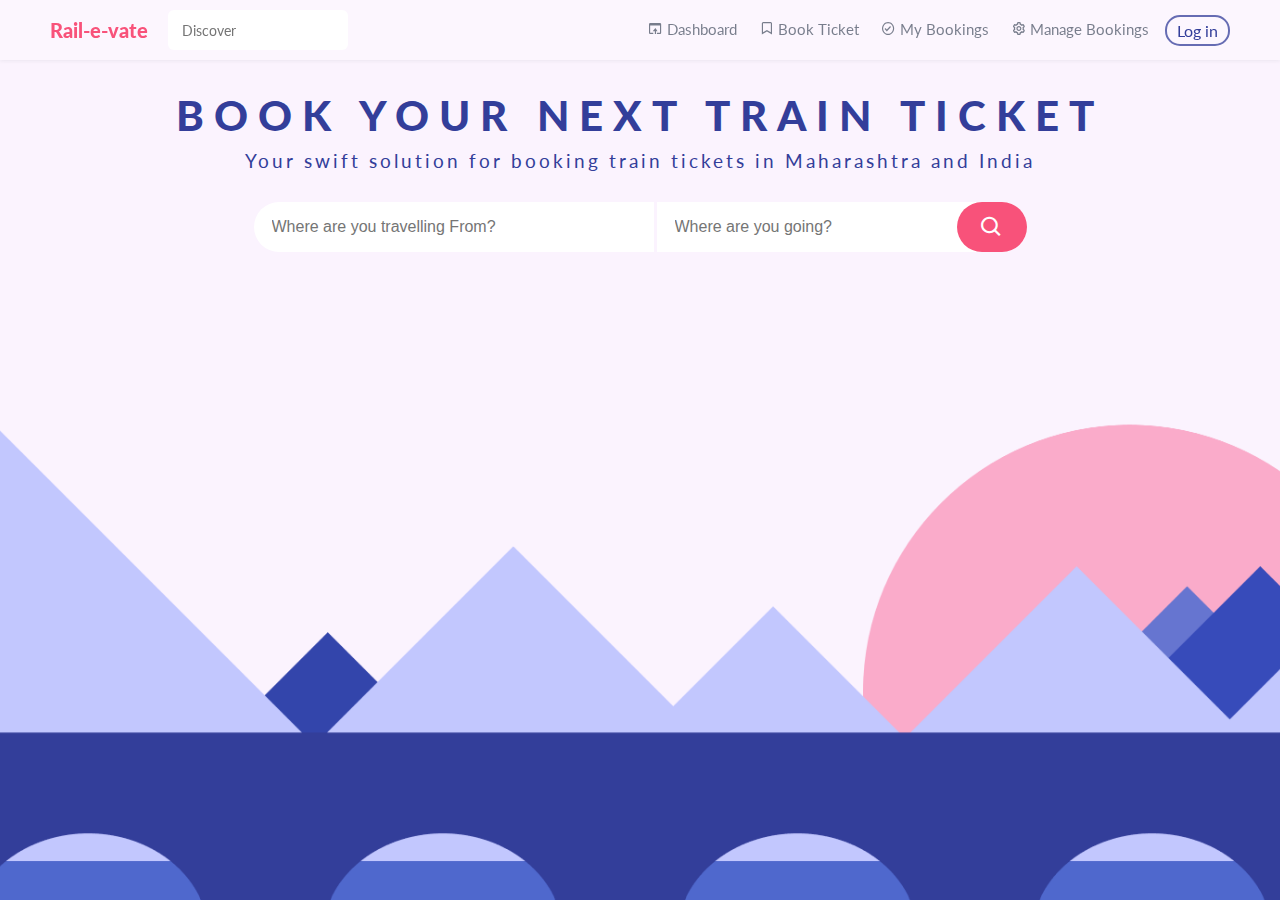
==== index.html @ 2b55c876 "Add files via upload" ====
<!DOCTYPE html>
<html lang="en">

<head>
    <meta charset="UTF-8">
    <meta name="viewport" content="width=device-width, initial-scale=1.0">
    <title>Rail-e-vate</title>
    <link rel="preconnect" href="https://fonts.googleapis.com">
    <link rel="preconnect" href="https://fonts.gstatic.com" crossorigin>
    <link
        href="https://fonts.googleapis.com/css2?family=Lato:ital,wght@0,100;0,300;0,400;0,700;0,900;1,100;1,300;1,400;1,700;1,900&display=swap"
        rel="stylesheet">
    <link rel="stylesheet"
        href="https://fonts.googleapis.com/css2?family=Material+Symbols+Outlined:opsz,wght,FILL,GRAD@24,400,0,0" />
    <link rel="stylesheet" href="./Style.css">
    <link href='https://unpkg.com/boxicons@2.1.4/css/boxicons.min.css' rel='stylesheet'>
</head>

<body>
    <header class="header">
        <div class="header-content">
            <div class="logo-content">
                <a href="" class="logo">Rail-e-vate</a>
                <div class="search">

                    <input type="text" class="search-input" placeholder="Discover">
                </div>
            </div>

            <div class="menu" id="menu" onclick="togglemenu()"><i class='bx bx-menu'></i></div>

            <nav class="nav" id="nav">
                <ul class="nav-list" id="nav-list">
                    <li class="nav-item"><a href="./DashBoard" class="nav-link">
                            <i class='bx bx-window-open'></i> Dashboard</a></li>

                    <li class="nav-item"><a href="./bookTicket.html" class="nav-link">
                            <i class='bx bx-bookmark'></i> Book Ticket</a></li>
                    <li class="nav-item"><a href="./checkBookings.html" class="nav-link">
                            <i class='bx bx-check-circle'></i> My Bookings</a></li>
                    <li class="nav-item"><a href="./manageBookings.html" class="nav-link">
                            <i class='bx bx-cog'></i> Manage Bookings</a></li>
                </ul>
                <div class="login">Log in</div>
            </nav>


        </div>
    </header>
    <main>
        <div class="hero-title">
            <h1>BOOK YOUR NEXT TRAIN TICKET</h1>
            <h3>Your swift solution for booking train tickets in Maharashtra and India</h3>
        </div>


        <div class="station-search">
            <input type="text" class="source-input" placeholder="Where are you travelling From?">
            <div>
                <input type="text" class="destination-input" placeholder="Where are you going?">
                <button type="button" class="search-station"><i class='bx bx-search'></i></button>
            </div>
        </div>

    </main>

    <div id="loginModal" class="modal">
        <div class="modal-content">
            <div class="signin-Menu">
                <span class="close" onclick="closeModal()">&times;</span>
                <h2>Sign in</h2>

                <input type="text" placeholder="Username" class="login-input">
                <input type="password" placeholder="Password" class="login-input">
                <button type="button" class="login-button">Log In</button>
            </div>

            <div class="signin-Title">Welcome to login</div>
        </div>
    </div>


    <script src="script.js"></script>
</body>

</html>
---- Style.css ----
* {
    margin: 0;
    padding: 0;
    box-sizing: border-box;
}

body {
    background-color: #F0F1F8;
    font-family: "lato", sans-serif;
    min-height: 500px;
    padding-top: 60px;
    background-image: url('bg1.png');
    background-size: cover;
    background-repeat: no-repeat;
    background-attachment: fixed;
    background-position: center;
}

.header {
    background-color: rgba(255, 255, 255, 0.289);
    position: fixed;
    width: 100%;
    top: 0;
    box-shadow: 0px 1px 4px rgba(4, 38, 51, 0.066);
}

.header-content {
    display: flex;
    align-items: center;
    justify-content: space-between;
    min-height: 60px;
    max-width: 1200px;
    padding: 0 10px;
    margin: 0 auto;
}

.logo-content {
    display: flex;
    column-gap: 20px;
    align-items: center;
}

.logo {
    font-size: 20px;
    font-weight: 900;
    color: #F8527A;
    text-decoration: none;
}

.search {
    --padding: 14px;
    display: flex;
    align-items: center;
    padding: var(--padding);
    border-radius: 6px;
    background-color: rgb(255, 255, 255);
    width: 180px;
    height: 40px;
}

.search-input {
    font-size: 14px;
    font-family: 'lato', sans-serif;
    color: #333333;
    outline: none;
    border: none;
    width: 75%;
    background-color: transparent;
}


.nav {
    display: flex;
    column-gap: 10px;
    align-items: center;
}

.nav-list {
    display: flex;
    column-gap: 10px;
    list-style: none;
}

.nav-item {
    padding: 5px 6px 8px 6px;
    border-radius: 7px;
    transition: all 0.4s;
    text-decoration-color: rgba(3, 18, 40, 0.204);

}

.nav-link {
    color: rgba(3, 18, 40, 0.532);
    text-decoration: none;
    font-size: 15px;
}


.nav-link:hover,
.nav-link:focus {
    text-decoration: underline;
    text-decoration-thickness: 3px;
    text-underline-offset: 5px;
    text-decoration-color: rgba(3, 18, 40, 0.204);

}

nav>.login {
    text-align: center;

    border: 2px solid rgba(51, 61, 154, 0.75);
    color: rgb(51, 62, 154);

    padding: 4px 10PX;
    border-radius: 15px;
    transition: all 0.2s;

}

.login:hover,
.login:focus {
    color: #F0F1F8;
    border: 2px solid rgba(51, 61, 154, 0.5);
    background-color: rgb(51, 62, 154);
}

.menu {
    display: none;
}

main {

    display: flex;
    flex-direction: column;
    justify-content: center;
    margin: 0;
    padding-top: 30px;
    gap: 30px;
}

.hero-title {
    display: flex;
    flex-direction: column;
    text-align: center;
    color: #333E9A;
    gap: 10px;
}

.hero-title h1 {
    font-size: clamp(1.5rem, 2vw + 1rem, 3rem);
    letter-spacing: 10px;
    font-weight: 1000;
}

.hero-title h3 {
    letter-spacing: 3px;
    font-weight: 400;
}

.station-search {
    display: flex;
    align-self: center;
    gap: 3px;
}

.station-search input {
    outline: none;
    border: none;
    background-color: #fff;
    border: none;
    height: 50px;
    padding: 18px;
    font-size: 1rem;
}

.source-input {
    border-radius: 25px 0px 0px 25px;
    width: 400px;
}

.destination-input {
    width: 300px;
}

.station-search>div {
    background-color: white;
    border-radius: 25px;
    display: flex;
}


.search-station {
    height: 50px;
    display: flex;
    color: white;
    background-color: #F8527A;
    border: none;
    outline: none;
    font-size: 25px;
    align-items: center;
    justify-content: center;
    border-radius: 25px;
    width: 70px;
}



/* Modal styles */
.modal {
    display: none;
    align-items: center;
    justify-content: center;
    position: fixed;
    z-index: 1;
    left: 0;
    top: 0;
    width: 100%;
    height: 100%;
    background-color: #FBF3FE;
}

.modal-content {
    display: flex;
    align-content: center;
    gap: 0px;
    flex-direction: row;

}

.signin-Menu {
    background-color: #fff;
    border-radius: 5px;
    width: 300px;
    text-align: center;
}

.close {
    color: #aaa;
    float: right;
    font-size: 28px;
    font-weight: bold;
    cursor: pointer;
}

.close:hover {
    color: #000;
}

.login-input {
    width: 90%;
    padding: 10px;
    margin: 10px 0;
    border-radius: 4px;
    border: 1px solid #ccc;
}

.login-button {
    width: 100%;
    padding: 10px;
    background-color: #333;
    color: white;
    border: none;
    border-radius: 4px;
    cursor: pointer;
}

.login-button:hover {
    background-color: #555;
}

.signin-Title {
    background-image: url('login.png');
    background-color: #fff;
    width: 50%;
    background-size: cover;
    background-repeat: no-repeat;


}




@media (max-width: 815px) {
    .header-content {
        flex-direction: column;
        padding: 25px 0;
        row-gap: 18px;
    }

    .nav-link {
        column-gap: 20px;
    }

    .menu {
        display: none;
    }
}

@media (max-width:530px) {
    #nav {
        display: none;
        position: absolute;
        transform: translate(287px, 110px);
        background-color: #fff;
        border-radius: 10px;
        box-shadow: 0px 1px 4px rgba(4, 38, 51, 0.205);
    }

    .nav-list {
        flex-direction: column;
    }



    .menu {
        display: flex;
        border-radius: 50%;
        align-items: center;
        justify-content: center;
        font-size: 25PX;
        height: 40px;
        width: 40px;
    }

    .header-content {
        display: flex;
        flex-direction: row;
        align-items: center;
        min-height: 60px;
        max-width: 1200px;
        padding: 5px 10px;
        margin: 0 auto;
        row-gap: 50px;
    }

    .logo {}
}
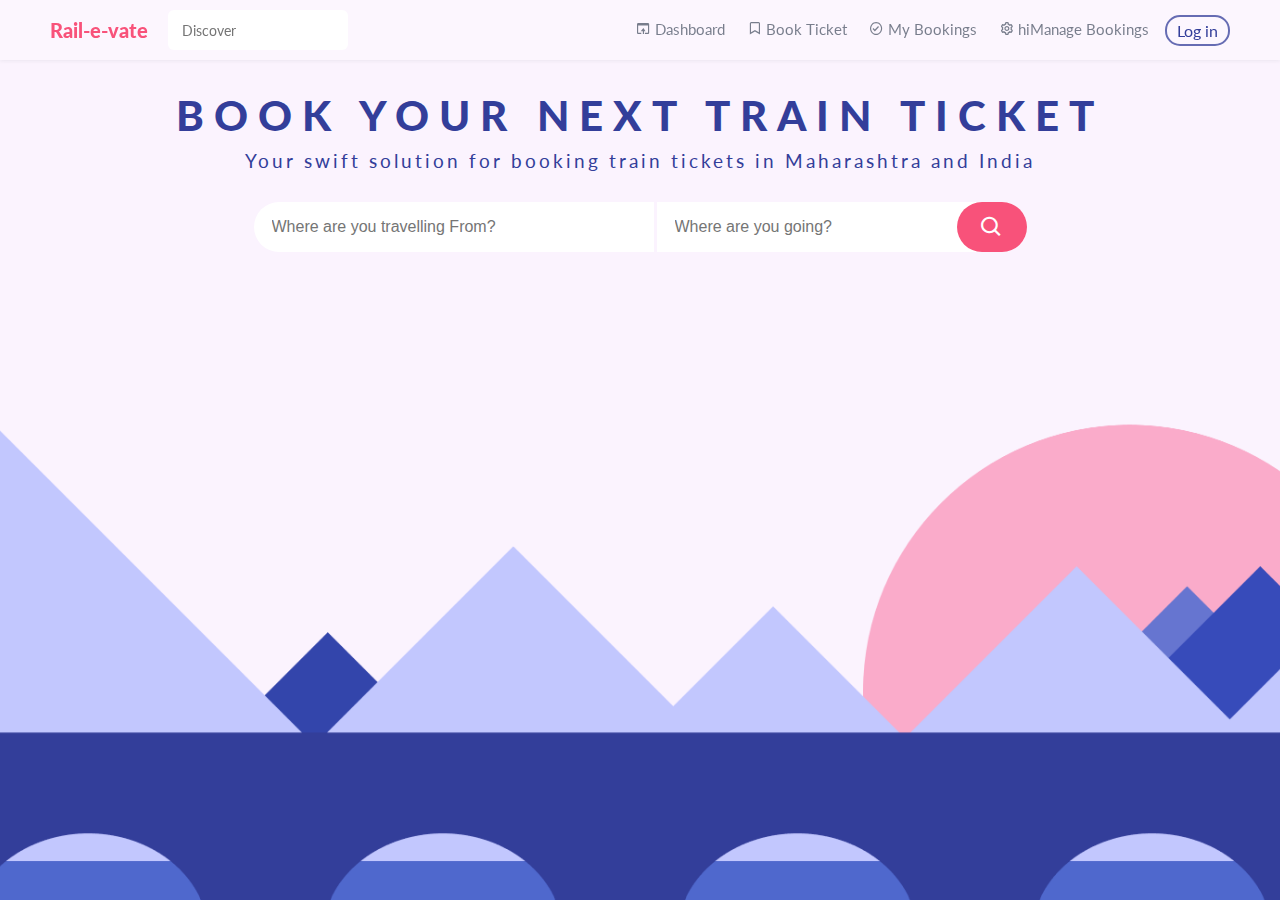
==== commit 43096feb: "Your descriptive commit message here" ====
--- a/index.html
+++ b/index.html
@@ -39,7 +39,7 @@
                     <li class="nav-item"><a href="./checkBookings.html" class="nav-link">
                             <i class='bx bx-check-circle'></i> My Bookings</a></li>
                     <li class="nav-item"><a href="./manageBookings.html" class="nav-link">
-                            <i class='bx bx-cog'></i> Manage Bookings</a></li>
+                            <i class='bx bx-cog'></i> hiManage Bookings</a></li>
                 </ul>
                 <div class="login">Log in</div>
             </nav>
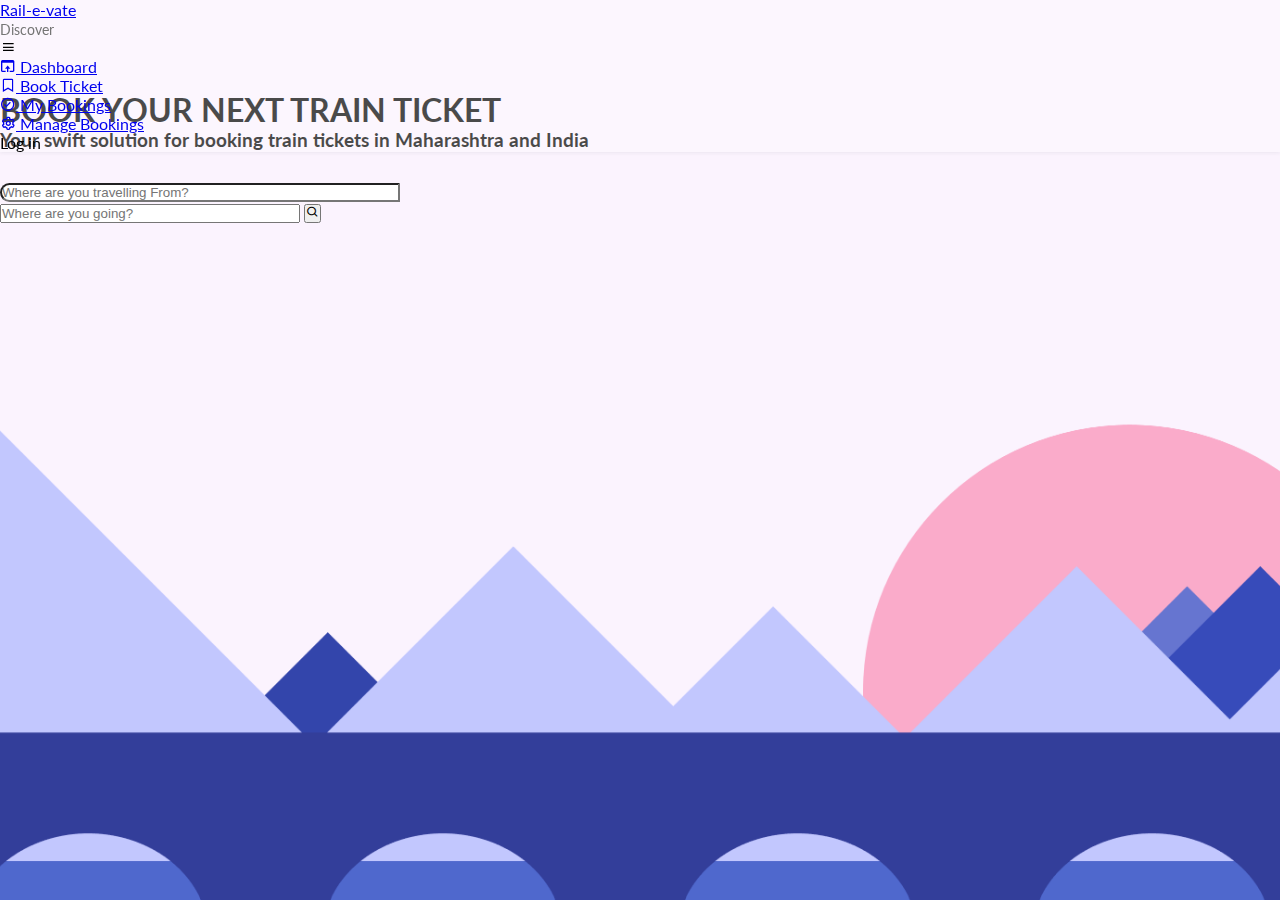
==== commit 8664b79a: "Index Update" ====
--- a/index.html
+++ b/index.html
@@ -5,81 +5,157 @@
     <meta charset="UTF-8">
     <meta name="viewport" content="width=device-width, initial-scale=1.0">
     <title>Rail-e-vate</title>
+
+    <!-- Google Fonts for the project -->
     <link rel="preconnect" href="https://fonts.googleapis.com">
     <link rel="preconnect" href="https://fonts.gstatic.com" crossorigin>
     <link
         href="https://fonts.googleapis.com/css2?family=Lato:ital,wght@0,100;0,300;0,400;0,700;0,900;1,100;1,300;1,400;1,700;1,900&display=swap"
         rel="stylesheet">
+
+    <!-- Boxicons and Material Symbols for icons -->
     <link rel="stylesheet"
         href="https://fonts.googleapis.com/css2?family=Material+Symbols+Outlined:opsz,wght,FILL,GRAD@24,400,0,0" />
+    <link href='https://unpkg.com/boxicons@2.1.4/css/boxicons.min.css' rel='stylesheet'>
+
+    <!-- External CSS file for custom styles -->
     <link rel="stylesheet" href="./Style.css">
-    <link href='https://unpkg.com/boxicons@2.1.4/css/boxicons.min.css' rel='stylesheet'>
 </head>
 
 <body>
+    <!-- Header Section -->
     <header class="header">
-        <div class="header-content">
-            <div class="logo-content">
-                <a href="" class="logo">Rail-e-vate</a>
-                <div class="search">
-
+        <div class="header-container">
+            <!-- Logo and Search Bar -->
+            <div class="logo-container">
+                <a href="index.html" class="site-logo">Rail-e-vate</a>
+                <div class="search-bar">
                     <input type="text" class="search-input" placeholder="Discover">
                 </div>
             </div>
 
-            <div class="menu" id="menu" onclick="togglemenu()"><i class='bx bx-menu'></i></div>
+            <!-- Responsive Menu Icon -->
+            <div class="menu-icon" id="menu-icon" onclick="toggleMenu()"><i class='bx bx-menu'></i></div>
 
-            <nav class="nav" id="nav">
-                <ul class="nav-list" id="nav-list">
-                    <li class="nav-item"><a href="./DashBoard" class="nav-link">
+            <!-- Navigation Links -->
+            <nav class="navigation" id="navigation">
+                <ul class="navigation-list" id="navigation-list">
+                    <li class="navigation-item"><a href="./DashBoard" class="navigation-link">
                             <i class='bx bx-window-open'></i> Dashboard</a></li>
-
-                    <li class="nav-item"><a href="./bookTicket.html" class="nav-link">
+                    <li class="navigation-item"><a href="./pages/BookTicket.html" class="navigation-link">
                             <i class='bx bx-bookmark'></i> Book Ticket</a></li>
-                    <li class="nav-item"><a href="./checkBookings.html" class="nav-link">
+                    <li class="navigation-item"><a href="./checkBookings.html" class="navigation-link">
                             <i class='bx bx-check-circle'></i> My Bookings</a></li>
-                    <li class="nav-item"><a href="./manageBookings.html" class="nav-link">
-                            <i class='bx bx-cog'></i> hiManage Bookings</a></li>
+                    <li class="navigation-item"><a href="./manageBookings.html" class="navigation-link">
+                            <i class='bx bx-cog'></i> Manage Bookings</a></li>
                 </ul>
-                <div class="login">Log in</div>
+                <!-- Login Button -->
+                <div class="login-btn">Log in</div>
             </nav>
-
-
         </div>
     </header>
-    <main>
-        <div class="hero-title">
+
+    <!-- Main Section for Hero Heading and Station Search Form -->
+    <main id="home-section">
+        <div class="hero-heading">
             <h1>BOOK YOUR NEXT TRAIN TICKET</h1>
             <h3>Your swift solution for booking train tickets in Maharashtra and India</h3>
         </div>
 
-
-        <div class="station-search">
-            <input type="text" class="source-input" placeholder="Where are you travelling From?">
+        <!-- Station Search Form -->
+        <div class="station-search-form">
+            <input type="text" class="station-input source-input" placeholder="Where are you travelling From?">
             <div>
-                <input type="text" class="destination-input" placeholder="Where are you going?">
-                <button type="button" class="search-station"><i class='bx bx-search'></i></button>
+                <input type="text" class="station-input destination-input" placeholder="Where are you going?">
+                <button type="button" class="station-search-button"><i class='bx bx-search'></i></button>
             </div>
         </div>
-
     </main>
 
-    <div id="loginModal" class="modal">
-        <div class="modal-content">
-            <div class="signin-Menu">
-                <span class="close" onclick="closeModal()">&times;</span>
-                <h2>Sign in</h2>
+    <!-- Login Modal Section -->
+    <div id="login-modal" class="modal">
+        <!-- Modal Overlay for background fade effect -->
+        <div class="modal-overlay"></div>
 
-                <input type="text" placeholder="Username" class="login-input">
-                <input type="password" placeholder="Password" class="login-input">
-                <button type="button" class="login-button">Log In</button>
+        <!-- Modal Container -->
+        <div class="modal-container">
+            <!-- Sign-In Section -->
+            <div class="signin-section" id="signin-section" style="display: flex;">
+                <div>
+                    <h1>Welcome back!</h1>
+                    <span>Seamless train ticket booking, right at your fingertips with RailEvate.</span>
+                </div>
+
+                <div class="form-content">
+                    <div class="input-container">
+                        <!-- Username and Password Fields -->
+                        <input type="text" placeholder="Username" class="form-input signin-username">
+                        <input type="password" placeholder="Password" class="form-input signin-password">
+                        <!-- Link for Password Recovery -->
+                        <a href="/forgot-password" class="forgot-password-link">Forgot Password?</a>
+                    </div>
+                    <div class="button-container">
+                        <!-- Sign In and Sign Up Buttons -->
+                        <button type="button" class="btn signin-btn" id="signin-submit-btn">Sign In</button>
+                        <button type="button" class="btn signup-btn" id="signup-toggle-btn">Sign Up</button>
+                        <div class="separator">
+                            <hr>
+                            <span>or continue with</span>
+                            <hr>
+                        </div>
+                        <!-- Social Sign-In Options -->
+                        <div class="social-signin">
+                            <div><img src="./images/g.png" alt="Google"></div>
+                            <div><img src="./images/w.png" alt="Windows"></div>
+                            <div><img src="./images/f.png" alt="Facebook"></div>
+                        </div>
+                    </div>
+                </div>
             </div>
 
-            <div class="signin-Title">Welcome to login</div>
+            <!-- Sign-Up Section -->
+            <div class="signup-section" id="signup-section" style="display: none;">
+                <div>
+                    <h1>Join the Journey!</h1>
+                    <span>Join us for hassle-free travel.</span>
+                </div>
+
+                <div class="form-content">
+                    <div class="input-container">
+                        <!-- Email and Password Fields for Sign-Up -->
+                        <input type="email" placeholder="Email" class="form-input signup-email">
+                        <input type="password" placeholder="Password" class="form-input signup-password">
+                        <input type="password" placeholder="Confirm Password"
+                            class="form-input signup-confirm-password">
+                    </div>
+                    <div class="button-container">
+                        <!-- Back and Submit Buttons for Sign-Up -->
+                        <button type="button" class="btn back-btn" id="signin-back-toggle">Back</button>
+                        <button type="button" class="btn signup-submit-btn" id="signup-submit-button">Sign Up</button>
+                        <div class="separator">
+                            <hr>
+                            <span>or continue with</span>
+                            <hr>
+                        </div>
+                        <!-- Social Sign-Up Options -->
+                        <div class="social-signin">
+                            <div><img src="./images/g.png" alt="Google"></div>
+                            <div><img src="./images/w.png" alt="Windows"></div>
+                            <div><img src="./images/f.png" alt="Facebook"></div>
+                        </div>
+                    </div>
+                </div>
+            </div>
+
+            <!-- Modal Image Section for Decorative Image and Close Button -->
+            <div class="modal-image-section">
+                <span class="close-btn" onclick=" closeLoginModal() ">&times;</span>
+                <img src="./images/login.png" alt="Login">
+            </div>
         </div>
     </div>
 
-
+    <!-- JavaScript file for interactivity -->
     <script src="script.js"></script>
 </body>
 
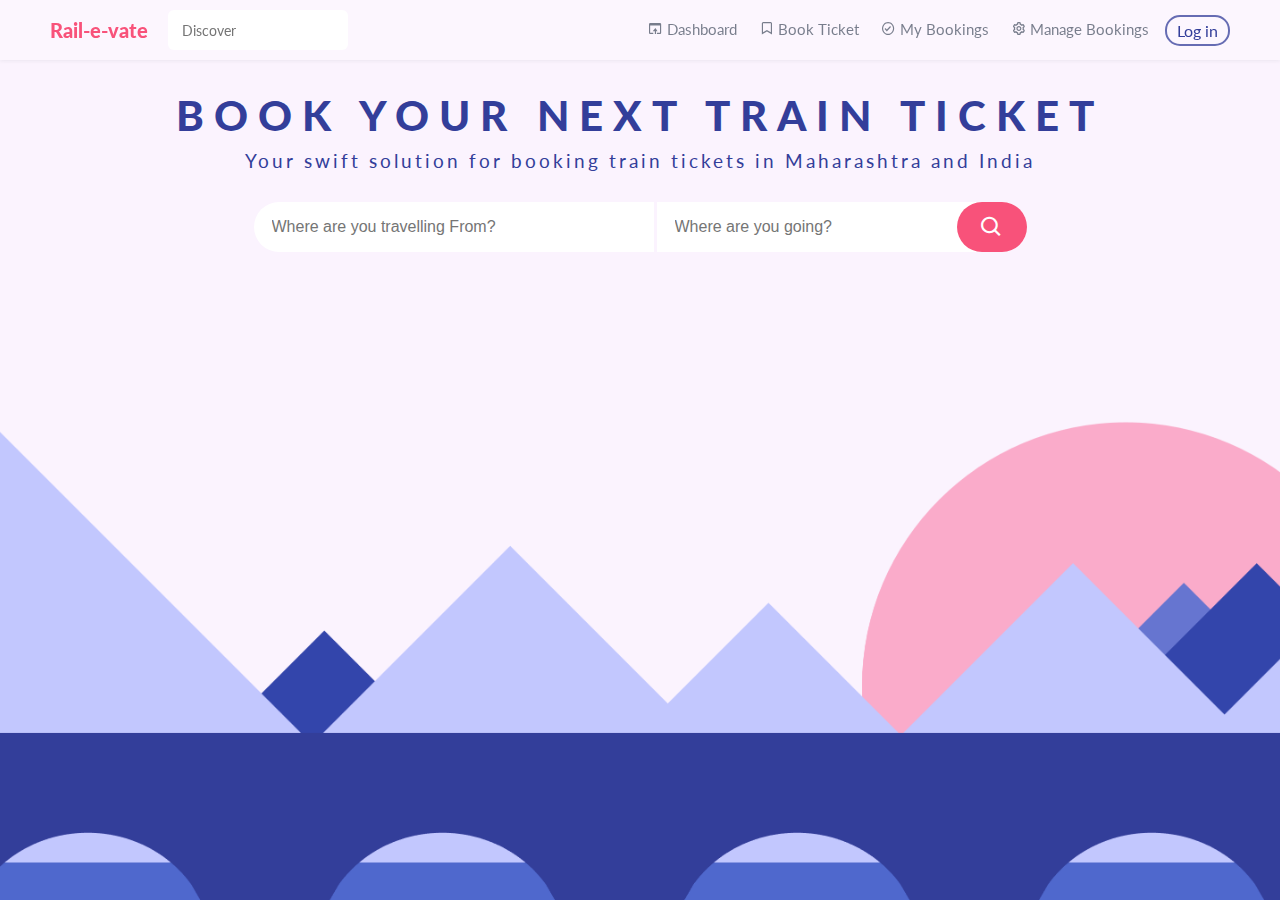
==== commit 6d4a16d1: ""this is now updated"" ====
--- a/index.html
+++ b/index.html
@@ -50,7 +50,7 @@
                             <i class='bx bx-cog'></i> Manage Bookings</a></li>
                 </ul>
                 <!-- Login Button -->
-                <div class="login-btn">Log in</div>
+                <div class="login-btn"><a href="../pages/Login.html">Log in</a></div>
             </nav>
         </div>
     </header>
@@ -71,90 +71,6 @@
             </div>
         </div>
     </main>
-
-    <!-- Login Modal Section -->
-    <div id="login-modal" class="modal">
-        <!-- Modal Overlay for background fade effect -->
-        <div class="modal-overlay"></div>
-
-        <!-- Modal Container -->
-        <div class="modal-container">
-            <!-- Sign-In Section -->
-            <div class="signin-section" id="signin-section" style="display: flex;">
-                <div>
-                    <h1>Welcome back!</h1>
-                    <span>Seamless train ticket booking, right at your fingertips with RailEvate.</span>
-                </div>
-
-                <div class="form-content">
-                    <div class="input-container">
-                        <!-- Username and Password Fields -->
-                        <input type="text" placeholder="Username" class="form-input signin-username">
-                        <input type="password" placeholder="Password" class="form-input signin-password">
-                        <!-- Link for Password Recovery -->
-                        <a href="/forgot-password" class="forgot-password-link">Forgot Password?</a>
-                    </div>
-                    <div class="button-container">
-                        <!-- Sign In and Sign Up Buttons -->
-                        <button type="button" class="btn signin-btn" id="signin-submit-btn">Sign In</button>
-                        <button type="button" class="btn signup-btn" id="signup-toggle-btn">Sign Up</button>
-                        <div class="separator">
-                            <hr>
-                            <span>or continue with</span>
-                            <hr>
-                        </div>
-                        <!-- Social Sign-In Options -->
-                        <div class="social-signin">
-                            <div><img src="./images/g.png" alt="Google"></div>
-                            <div><img src="./images/w.png" alt="Windows"></div>
-                            <div><img src="./images/f.png" alt="Facebook"></div>
-                        </div>
-                    </div>
-                </div>
-            </div>
-
-            <!-- Sign-Up Section -->
-            <div class="signup-section" id="signup-section" style="display: none;">
-                <div>
-                    <h1>Join the Journey!</h1>
-                    <span>Join us for hassle-free travel.</span>
-                </div>
-
-                <div class="form-content">
-                    <div class="input-container">
-                        <!-- Email and Password Fields for Sign-Up -->
-                        <input type="email" placeholder="Email" class="form-input signup-email">
-                        <input type="password" placeholder="Password" class="form-input signup-password">
-                        <input type="password" placeholder="Confirm Password"
-                            class="form-input signup-confirm-password">
-                    </div>
-                    <div class="button-container">
-                        <!-- Back and Submit Buttons for Sign-Up -->
-                        <button type="button" class="btn back-btn" id="signin-back-toggle">Back</button>
-                        <button type="button" class="btn signup-submit-btn" id="signup-submit-button">Sign Up</button>
-                        <div class="separator">
-                            <hr>
-                            <span>or continue with</span>
-                            <hr>
-                        </div>
-                        <!-- Social Sign-Up Options -->
-                        <div class="social-signin">
-                            <div><img src="./images/g.png" alt="Google"></div>
-                            <div><img src="./images/w.png" alt="Windows"></div>
-                            <div><img src="./images/f.png" alt="Facebook"></div>
-                        </div>
-                    </div>
-                </div>
-            </div>
-
-            <!-- Modal Image Section for Decorative Image and Close Button -->
-            <div class="modal-image-section">
-                <span class="close-btn" onclick=" closeLoginModal() ">&times;</span>
-                <img src="./images/login.png" alt="Login">
-            </div>
-        </div>
-    </div>
-
     <!-- JavaScript file for interactivity -->
     <script src="script.js"></script>
 </body>
--- a/Style.css
+++ b/Style.css
@@ -9,7 +9,7 @@
     font-family: "lato", sans-serif;
     min-height: 500px;
     padding-top: 60px;
-    background-image: url('bg1.png');
+    background-image: url('./images/bg1.png');
     background-size: cover;
     background-repeat: no-repeat;
     background-attachment: fixed;
@@ -22,9 +22,10 @@
     width: 100%;
     top: 0;
     box-shadow: 0px 1px 4px rgba(4, 38, 51, 0.066);
-}
-
-.header-content {
+    z-index: 3;
+}
+
+.header-container {
     display: flex;
     align-items: center;
     justify-content: space-between;
@@ -34,20 +35,20 @@
     margin: 0 auto;
 }
 
-.logo-content {
+.logo-container {
     display: flex;
     column-gap: 20px;
     align-items: center;
 }
 
-.logo {
+.site-logo {
     font-size: 20px;
     font-weight: 900;
     color: #F8527A;
     text-decoration: none;
 }
 
-.search {
+.search-bar {
     --padding: 14px;
     display: flex;
     align-items: center;
@@ -69,19 +70,19 @@
 }
 
 
-.nav {
+.navigation {
     display: flex;
     column-gap: 10px;
     align-items: center;
 }
 
-.nav-list {
+.navigation-list {
     display: flex;
     column-gap: 10px;
     list-style: none;
 }
 
-.nav-item {
+.navigation-item {
     padding: 5px 6px 8px 6px;
     border-radius: 7px;
     transition: all 0.4s;
@@ -89,15 +90,15 @@
 
 }
 
-.nav-link {
+.navigation-link {
     color: rgba(3, 18, 40, 0.532);
     text-decoration: none;
     font-size: 15px;
 }
 
 
-.nav-link:hover,
-.nav-link:focus {
+.navigation-link:hover,
+.navigation-link:focus {
     text-decoration: underline;
     text-decoration-thickness: 3px;
     text-underline-offset: 5px;
@@ -105,11 +106,10 @@
 
 }
 
-nav>.login {
-    text-align: center;
+.navigation>.login-btn {
+
 
     border: 2px solid rgba(51, 61, 154, 0.75);
-    color: rgb(51, 62, 154);
 
     padding: 4px 10PX;
     border-radius: 15px;
@@ -117,19 +117,27 @@
 
 }
 
-.login:hover,
-.login:focus {
-    color: #F0F1F8;
+.navigation>.login-btn>a {
+    color: rgb(51, 62, 154);
+    text-align: center;
+    text-decoration: none;
+}
+
+.login-btn:hover,
+.login-btn:focus {
+    a {
+        color: #F0F1F8;
+    }
+
     border: 2px solid rgba(51, 61, 154, 0.5);
     background-color: rgb(51, 62, 154);
 }
 
-.menu {
+.menu-icon {
     display: none;
 }
 
-main {
-
+#home-section {
     display: flex;
     flex-direction: column;
     justify-content: center;
@@ -138,7 +146,7 @@
     gap: 30px;
 }
 
-.hero-title {
+.hero-heading {
     display: flex;
     flex-direction: column;
     text-align: center;
@@ -146,24 +154,24 @@
     gap: 10px;
 }
 
-.hero-title h1 {
+.hero-heading h1 {
     font-size: clamp(1.5rem, 2vw + 1rem, 3rem);
     letter-spacing: 10px;
     font-weight: 1000;
 }
 
-.hero-title h3 {
+.hero-heading h3 {
     letter-spacing: 3px;
     font-weight: 400;
 }
 
-.station-search {
+.station-search-form {
     display: flex;
     align-self: center;
     gap: 3px;
 }
 
-.station-search input {
+.station-input {
     outline: none;
     border: none;
     background-color: #fff;
@@ -182,14 +190,14 @@
     width: 300px;
 }
 
-.station-search>div {
+.station-search-form>div {
     background-color: white;
     border-radius: 25px;
     display: flex;
 }
 
 
-.search-station {
+.station-search-button {
     height: 50px;
     display: flex;
     color: white;
@@ -203,102 +211,486 @@
     width: 70px;
 }
 
-
-
-/* Modal styles */
+/* ---------------------------------------------------------------------------- */
+
 .modal {
-    display: none;
+    background-image: url('./images/bg2.png');
+    background-size: cover;
+    background-repeat: no-repeat;
+    background-attachment: fixed;
+    background-position: center;
+
+    width: 100%;
+    height: 100%;
+
+    display: flex;
+    flex-direction: column;
+
     align-items: center;
     justify-content: center;
     position: fixed;
     z-index: 1;
     left: 0;
     top: 0;
+}
+
+.modal-overlay {
     width: 100%;
     height: 100%;
-    background-color: #FBF3FE;
-}
-
-.modal-content {
-    display: flex;
-    align-content: center;
-    gap: 0px;
-    flex-direction: row;
-
-}
-
-.signin-Menu {
-    background-color: #fff;
-    border-radius: 5px;
-    width: 300px;
+    background-color: rgba(224, 206, 206, 0.189);
+    position: fixed;
+}
+
+.modal-container {
+    z-index: 1;
+    display: grid;
+    grid-template-columns: 1fr 1fr;
+    grid-template-rows: 1fr;
+    width: 60%;
+    height: 68%;
+    background-color: #ffffffde;
+    border-radius: 28px;
+    box-shadow: 5px 5px 10px rgba(0, 0, 0, 0.2);
+
+}
+
+.signin-section,
+.signup-section {
+    display: flex;
+    flex-direction: column;
+    align-items: center;
     text-align: center;
-}
-
-.close {
+    gap: 40px;
+}
+
+.signup-section {
+    display: none;
+}
+
+.signin-section,
+.signup-section {
+    padding: 50px;
+}
+
+.signin-section>div>h1,
+.signup-section>div>h1 {
+    font-weight: 900;
+    font-size: 2.5rem;
+    color: rgba(51, 51, 136, 0.882);
+    margin-bottom: 2px;
+}
+
+.signin-section>div>h1 {
+    margin-bottom: 5px;
+}
+
+.signup-section>div>span,
+.signin-section>div>span {
+    font-size: .8rem;
+    font-weight: 550;
+    color: #6e6cac;
+}
+
+
+
+.form-content {
+    display: flex;
+    flex-direction: column;
+    width: 100%;
+    gap: 35px;
+}
+
+.input-container>a {
+    align-self: flex-end;
+    margin-right: 20px;
+    font-size: .8rem;
+    color: #333E9A;
+    text-underline-offset: 3px;
+}
+
+.input-container {
+    display: flex;
+    flex-direction: column;
+    gap: 5px;
+}
+
+.form-input {
+    width: 100%;
+    padding: 10px 15px;
+    border-radius: 20PX;
+    border: 1px solid #6f6c6c;
+    outline: none;
+}
+
+.signin-btn,
+.signup-btn,
+.back-btn,
+.signup-submit-btn {
+    width: 49%;
+    padding: 10px;
+    background-color: #5067CD;
+    color: white;
+    border: none;
+
+    cursor: pointer;
+    border: 1px solid #5067cd00;
+    transition: all 0.4s;
+}
+
+.signup-btn,
+.signup-submit-btn {
+    border-radius: 0px 20px 20px 0px;
+}
+
+.back-btn,
+.signin-btn {
+    border-radius: 20px 0px 0px 20px;
+}
+
+.back-btn:hover,
+.signin-btn:hover,
+.signup-btn:hover,
+.signup-submit-btn:hover {
+    background-color: white;
+    color: #5067CD;
+    border: 1px solid #5067CD;
+}
+
+.separator {
+    display: flex;
+    align-items: center;
+    text-align: center;
+    margin: 20px 0;
+    font-size: .8rem;
+    color: #555;
+}
+
+.separator>hr {
+    width: 31%;
+    border: none;
+    border-top: 1px solid #ccc;
+    margin: 0 10px;
+}
+
+.social-signin {
+    display: flex;
+    align-items: center;
+    justify-content: center;
+    gap: 20px;
+}
+
+.social-signin>div {
+    width: 30px;
+    height: 30px;
+}
+
+.social-signin>div>img {
+    width: 25px;
+    height: 25px;
+    transition: all 0.4s;
+}
+
+.social-signin>div>img:hover {
+    width: 30px;
+    height: 30px;
+}
+
+.modal-image-section {
+    border-radius: 0px 28px 28px 0px;
+    display: flex;
+    flex-direction: column;
+    font-weight: 400;
+    font-size: .9rem;
+    gap: 8px;
+}
+
+.modal-image-section>img {
+    padding-top: 10px;
+    margin-left: 40px;
+    width: 70%;
+}
+
+.close-btn {
     color: #aaa;
-    float: right;
+    align-self: self-end;
+    padding: 10px 20px;
     font-size: 28px;
     font-weight: bold;
     cursor: pointer;
 }
 
-.close:hover {
+.close-btn:hover {
     color: #000;
 }
 
-.login-input {
-    width: 90%;
-    padding: 10px;
-    margin: 10px 0;
-    border-radius: 4px;
-    border: 1px solid #ccc;
-}
-
-.login-button {
+
+/* ---------------------------------------------------------------------------- */
+
+.Booktkt-Section {
     width: 100%;
-    padding: 10px;
-    background-color: #333;
-    color: white;
-    border: none;
-    border-radius: 4px;
-    cursor: pointer;
-}
-
-.login-button:hover {
-    background-color: #555;
-}
-
-.signin-Title {
-    background-image: url('login.png');
-    background-color: #fff;
+    height: calc(100vh - 60px);
+    /* Subtract the header height (60px) */
+    background-image: url("./images/bg3.png");
+    background-size: 100% 100%;
+    background-repeat: no-repeat;
+    background-position: bottom;
+
+    display: flex;
+    flex-direction: column;
+    position: relative;
+}
+
+
+.Ticket-hero>.Ticket-Bar {
+    width: 25%;
+    margin: 2% 0% 4% 0%;
+    border: none;
+    background-color: #C7C9F5;
+    height: 10px;
+}
+
+.Ticket {
+    z-index: 1;
+    display: grid;
+    grid-template-columns: 1fr 1.7fr;
     width: 50%;
+    height: 65%;
+    gap: 10px;
+    margin-left: 4%;
+    background-image: url("./images/tckt4.png");
     background-size: cover;
     background-repeat: no-repeat;
-
-
-}
-
-
-
+    background-position: center;
+}
+
+.Ticket>.ticket-tabs {
+    display: flex;
+    flex-direction: column;
+    align-items: center;
+    padding-left: 20px;
+    gap: 20px;
+
+}
+
+.Ticket>.ticket-tabs>.details {
+    margin-top: 20%;
+    font-size: 1.3rem;
+    letter-spacing: 4px;
+    font-weight: 800;
+    text-decoration: underline;
+    color: #333E9A;
+    font-style: italic;
+}
+
+.steps-container {
+
+    display: flex;
+    flex-direction: column;
+    background-color: #c7c9f5d3;
+    padding: 25px 10px;
+    border-radius: 10px;
+}
+
+.steps-container .step {
+    border-top: 1px solid #333E9Aba;
+    padding: 10px 0px 20px 0px;
+    display: flex;
+    align-items: center;
+}
+
+.steps-container>.last-step {
+    border-bottom: 1px solid #333E9Aba;
+}
+
+.steps-container .step>div {
+    display: flex;
+    flex-direction: column;
+}
+
+.progress-step {
+    display: flex;
+    align-items: center;
+    position: relative;
+    width: 30px;
+    height: 30px;
+    border-radius: 50%;
+    background-color: #F0EEFF;
+    justify-content: center;
+    font-size: 1.2rem;
+    color: #6675D0;
+    font-weight: bold;
+    text-align: center;
+}
+
+.steps-container .step label {
+    padding-left: 10px;
+    font-size: .8rem;
+    color: #333d9ae7;
+}
+
+.steps-container .step button {
+    margin-top: 10px;
+    background-color: rgba(255, 255, 255, 0);
+    color: #232e5ac3;
+    border: none;
+    outline: none;
+    padding-left: 10px;
+    width: 150px;
+    font-size: .95rem;
+    letter-spacing: 2px;
+    text-align: left;
+}
+
+.steps-container .step button.active {
+    color: #F0F1F8;
+}
+
+.progress-step.active {
+    background-color: #6675D0;
+    color: whitesmoke;
+}
+
+
+.progress-step {
+    transition: background-color 0.3s, color 0.3s;
+}
+
+/* -------------- */
+.TicketContent {
+    padding: 10px 50px 0px 35px;
+    display: flex;
+    align-items: center;
+    position: relative;
+}
+
+.TicketContent>.vertical-line {
+    position: absolute;
+    width: 1px;
+    background-color: #000;
+    height: 68%;
+    top: 43px;
+    left: 48%;
+}
+
+.stepContent {
+    display: none;
+    flex-direction: column;
+    justify-content: center;
+    text-align: left;
+    color: #272e6f;
+    gap: 20px;
+    padding: 40PX 0PX;
+}
+
+.stepContent.active {
+    display: flex;
+}
+
+
+.stepContent>button {
+    display: flex;
+    align-self: flex-end;
+    flex-direction: column;
+    width: 80px;
+    height: 30px;
+    border-radius: 15px;
+    border: none;
+    outline: none;
+    margin-right: 10px;
+}
+
+.stepContent>button>img {
+    margin-top: -3px;
+    margin-left: -3px;
+    width: 90px;
+    height: 40px;
+}
+
+.stepContent>button>img:hover {
+    opacity: .9;
+}
+
+.input-field {
+    display: grid;
+    grid-template-columns: 1fr 1fr;
+    gap: 0px 30px;
+    padding: 2px;
+    border-bottom: 1px solid #555;
+}
+
+.input-data {
+    display: flex;
+    flex-direction: column;
+}
+
+.stepContent>img {
+    align-self: end;
+    width: 71px;
+    height: 40px;
+}
+
+.input-data>label {
+    font-style: italic;
+    padding-left: 10px;
+    color: #555;
+    letter-spacing: 2px;
+    font-weight: 700;
+    font-size: .9rem;
+}
+
+.input-data>input,
+.input-data>select {
+    background-color: rgba(255, 255, 255, 0);
+    width: 88%;
+    height: 50px;
+    padding: 10px;
+    font-weight: 600;
+    font-size: .8rem;
+    /* font-style: italic; */
+    color: #555;
+    border: none;
+    outline: none;
+    padding-top: 0px;
+    letter-spacing: 2px;
+}
+
+.input-data>input::after {
+    background: none;
+}
+
+input[type="date"] {
+    border: none;
+    color: #555;
+}
+
+/* Placeholder styling */
+.input-data>select>option[value="- - - - - - - -"] {
+    color: #555;
+}
+
+#step1 {
+    display: flex;
+}
 
 @media (max-width: 815px) {
-    .header-content {
+    .header-container {
         flex-direction: column;
         padding: 25px 0;
         row-gap: 18px;
     }
 
-    .nav-link {
+    .navigation-link {
         column-gap: 20px;
     }
 
-    .menu {
+    .menu-icon {
         display: none;
     }
 }
 
+
 @media (max-width:530px) {
-    #nav {
+    #navigation {
         display: none;
         position: absolute;
         transform: translate(287px, 110px);
@@ -307,13 +699,13 @@
         box-shadow: 0px 1px 4px rgba(4, 38, 51, 0.205);
     }
 
-    .nav-list {
+    .navigation-list {
         flex-direction: column;
     }
 
 
 
-    .menu {
+    .menu-icon {
         display: flex;
         border-radius: 50%;
         align-items: center;
@@ -323,7 +715,7 @@
         width: 40px;
     }
 
-    .header-content {
+    .header-container {
         display: flex;
         flex-direction: row;
         align-items: center;
@@ -333,6 +725,4 @@
         margin: 0 auto;
         row-gap: 50px;
     }
-
-    .logo {}
 }